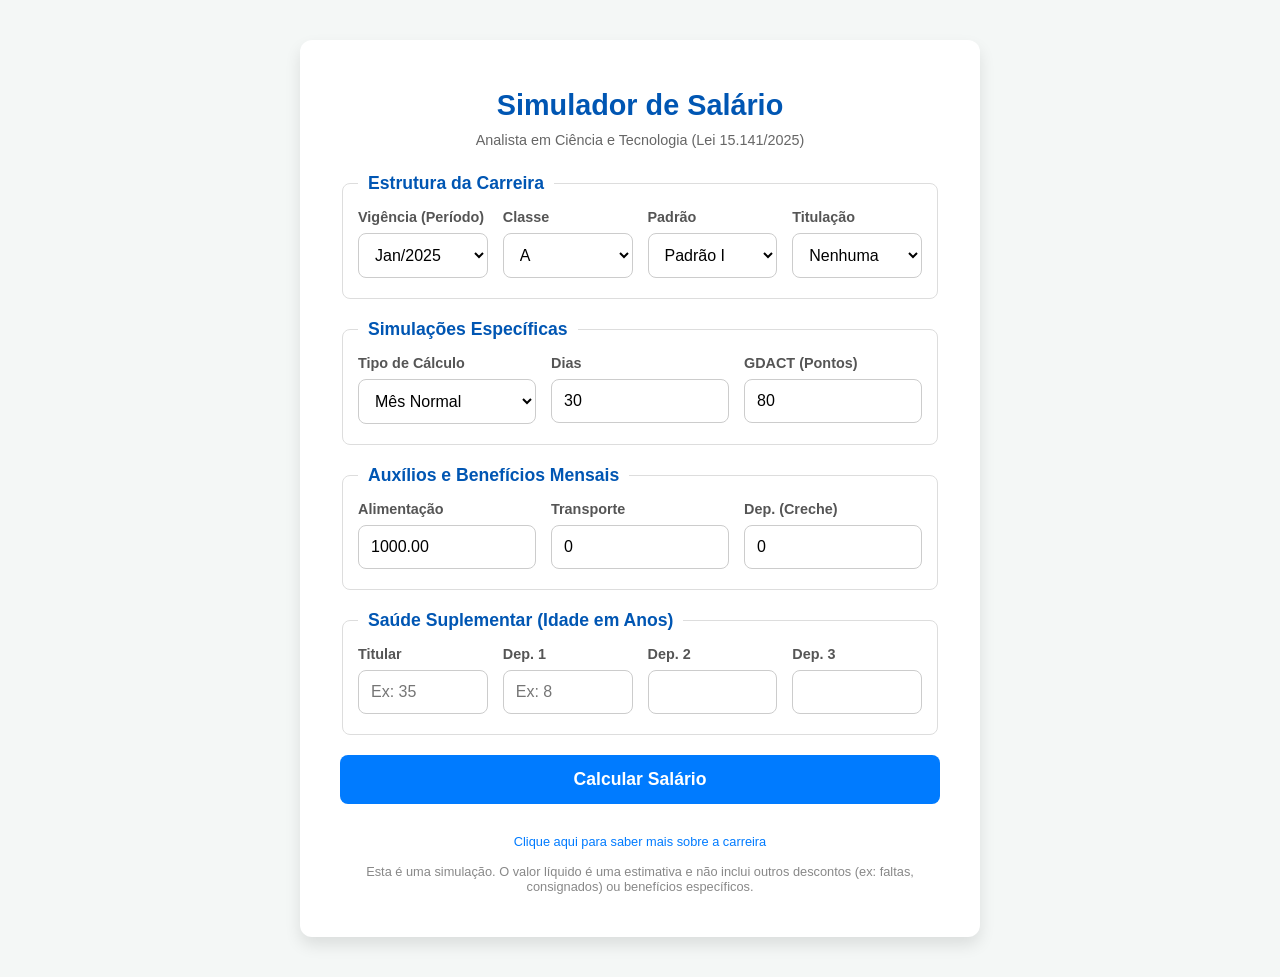
==== index.html @ f3e69479 "Add files via upload v1.0" ====
<!DOCTYPE html>
<html lang="pt-BR">
<head>
    <meta charset="UTF-8">
    <meta name="viewport" content="width=device-width, initial-scale=1.0">
    <title>Simulador de Salário - Analista em Ciência e Tecnologia (Lei 15.141/2025)</title>
    <link rel="stylesheet" href="style.css">
</head>
<body>

    <div class="container">
        <h1>Simulador de Salário</h1>
        <p class="subtitle">Analista em Ciência e Tecnologia (Lei 15.141/2025)</p>

        <form id="simulatorForm">
            <fieldset>
                <legend>Estrutura da Carreira</legend>
                <div class="form-row">
                    <div class="form-group">
                        <label for="periodo">Vigência (Período)</label>
                        <select id="periodo">
                            <option value="2025">Jan/2025</option>
                            <option value="2026">Abril/2026</option>
                        </select>
                    </div>
                    <div class="form-group">
                        <label for="classe">Classe</label>
                        <select id="classe">
                            <option value="A">A</option>
                            <option value="B">B</option>
                            <option value="C">C</option>
                            <option value="Especial">Especial</option>
                        </select>
                    </div>
                    <div class="form-group">
                        <label for="padrao">Padrão</label>
                        <select id="padrao"></select>
                    </div>
					<div class="form-group">
                        <label for="titulo">Titulação</label>
                        <select id="titulo">
							<option value="0">Nenhuma</option>
                            <option value="1">Pós/Espec.</option>
                            <option value="2">Mestrado</option>
                            <option value="3">Doutorado</option>
                        </select>
                    </div>
                </div>
            </fieldset>
            
			<fieldset>
                <legend>Simulações Específicas</legend>
                <div class="form-row">
                    <div class="form-group">
                        <label for="simulacaoEspecial">Tipo de Cálculo</label>
						<select id="simulacaoEspecial">
							<option value="mes_normal">Mês Normal</option>
							<option value="mes_fracionado">Mês Fracionado</option>
							<option value="ferias">Incluir 1/3 de Férias</option>
							<option value="decimo_1">13º Salário (1ª Parcela)</option>
							<option value="decimo_2">13º Salário (2ª Parcela)</option>
						</select>
                    </div>
					<div class="form-group">
                        <label for="dias">Dias</label>
						<input type="number" id="dias" value="30" min="1" max="31" readonly="">
                    </div>
                    <div class="form-group">
                        <label for="point">GDACT (Pontos)</label>
						<input type="number" id="point" value="80" min="0" max="100">
                    </div>
                 
                </div>
            </fieldset>

            <fieldset>
                <legend>Auxílios e Benefícios Mensais</legend>
                <div class="form-row">
                    <div class="form-group">
                        <label for="auxAlimentacao">Alimentação</label>
                        <input type="number" id="auxAlimentacao" value="1000.00" step="0.01">
                    </div>
                    <div class="form-group">
                        <label for="auxTransporte">Transporte</label>
                        <input type="number" id="auxTransporte" placeholder="Ex: 350.00" value="0" step="0.01">
                    </div>
                    <div class="form-group">
                        <label for="auxCreche">Dep. (Creche)</label>
                        <input type="number" id="auxCreche" value="0" min="0" max="10">
                    </div>
                </div>
            </fieldset>

            <fieldset>
                <legend>Saúde Suplementar (Idade em Anos)</legend>
                <div class="form-row">
                    <div class="form-group"><label for="idadeTitular">Titular</label><input type="number" id="idadeTitular" placeholder="Ex: 35" min="0"></div>
                    <div class="form-group"><label for="idadeDep1">Dep. 1</label><input type="number" id="idadeDep1" placeholder="Ex: 8" min="0"></div>
                    <div class="form-group"><label for="idadeDep2">Dep. 2</label><input type="number" id="idadeDep2" min="0"></div>
                    <div class="form-group"><label for="idadeDep3">Dep. 3</label><input type="number" id="idadeDep3" min="0"></div>
                </div>
            </fieldset>

            <button type="submit">Calcular Salário</button>
        </form>

        <div id="results" style="display: none;"></div>

        <div class="footer">
             <a href="carreira.html" class="info-link">Clique aqui para saber mais sobre a carreira</a>
            <p>Esta é uma simulação. O valor líquido é uma estimativa e não inclui outros descontos (ex: faltas, consignados) ou benefícios específicos.</p>
        </div>
    </div>

    <script src="script.js"></script>

</body>
</html>
---- style.css ----
body {
    font-family: -apple-system, BlinkMacSystemFont, "Segoe UI", Roboto, Helvetica, Arial, sans-serif;
    background-color: #f4f7f6;
    color: #333;
    display: flex;
    justify-content: center;
    align-items: flex-start;
    min-height: 100vh;
    margin: 0;
    padding: 20px;
}
.container {
    background-color: #ffffff;
    padding: 30px 40px;
    border-radius: 12px;
    box-shadow: 0 8px 16px rgba(0,0,0,0.1);
    width: 100%;
    max-width: 600px;
    margin: 20px 0;
}
h1 {
    color: #0056b3;
    text-align: center;
    font-size: 1.8em;
    margin-bottom: 10px;
}
p.subtitle {
    text-align: center;
    margin-top: 0;
    margin-bottom: 25px;
    color: #666;
    font-size: 0.9em;
}
.form-group { margin-bottom: 20px; }
.form-row { display: flex; gap: 15px; flex-wrap: wrap; }
.form-row .form-group { flex: 1 1 100px; }
fieldset {
    border: 1px solid #ddd;
    border-radius: 8px;
    padding: 15px 15px 0 15px;
    margin-bottom: 20px;
}
legend {
    font-weight: 600;
    color: #0056b3;
    padding: 0 10px;
    font-size: 1.1em;
}
label {
    display: block;
    margin-bottom: 8px;
    font-weight: 600;
    color: #555;
    font-size: 0.9em;
}
input, select {
    width: 100%;
    padding: 12px;
    border: 1px solid #ccc;
    border-radius: 8px;
    background-color: #fff;
    font-size: 1em;
    box-sizing: border-box;
}
input[type="number"]::-webkit-outer-spin-button,
input[type="number"]::-webkit-inner-spin-button {
    -webkit-appearance: none;
    margin: 0;
}
input[type="number"] { -moz-appearance: textfield; }
button, .button-link {
    width: 100%;
    padding: 14px;
    background-color: #007bff;
    color: #ffffff;
    border: none;
    border-radius: 8px;
    font-size: 1.1em;
    font-weight: bold;
    cursor: pointer;
    text-align: center;
    text-decoration: none;
    display: inline-block;
    box-sizing: border-box;
    transition: background-color 0.3s;
}
button:hover, .button-link:hover { background-color: #0056b3; }
#results { margin-top: 30px; padding-top: 20px; border-top: 1px solid #eee; }
#results h2 { text-align: center; color: #333; margin-bottom: 20px; }
.result-item { display: flex; justify-content: space-between; padding: 10px 5px; border-bottom: 1px solid #f0f0f0; font-size: 1.05em; }
.result-item:last-child { border-bottom: none; }
.result-item span { font-weight: 500; }
.result-item span.label { color: #555; }
.result-item span.value.positive { color: #28a745; }
.result-item span.value.negative { color: #dc3545; }
.result-item#net-salary-item { font-size: 1.2em; font-weight: bold; background-color: #e7f3ff; padding: 15px; margin-top: 10px; border-radius: 8px; }
.result-item#net-salary-item span.value { color: #0056b3; }
.faq-section { margin-top: 20px; }
.faq-section h2 { text-align: center; color: #333; margin-bottom: 25px; }
.faq-section details { background-color: #f9f9f9; border: 1px solid #ddd; border-radius: 8px; margin-bottom: 10px; padding: 10px 15px; }
.faq-section details[open] { background-color: #fdfdfd; }
.faq-section summary { font-weight: 600; color: #0056b3; cursor: pointer; font-size: 1.05em; }
.faq-section details p, .faq-section details ul { margin-top: 15px; line-height: 1.6; color: #444; }
.faq-section ul { padding-left: 20px; }
.footer { text-align: center; margin-top: 30px; font-size: 0.8em; color: #888; }
.footer p { margin-top: 15px;}
.info-link { font-size: 1em; color: #007bff; text-decoration: none; }
.info-link:hover { text-decoration: underline; }
.button-link { margin-bottom: 30px; }
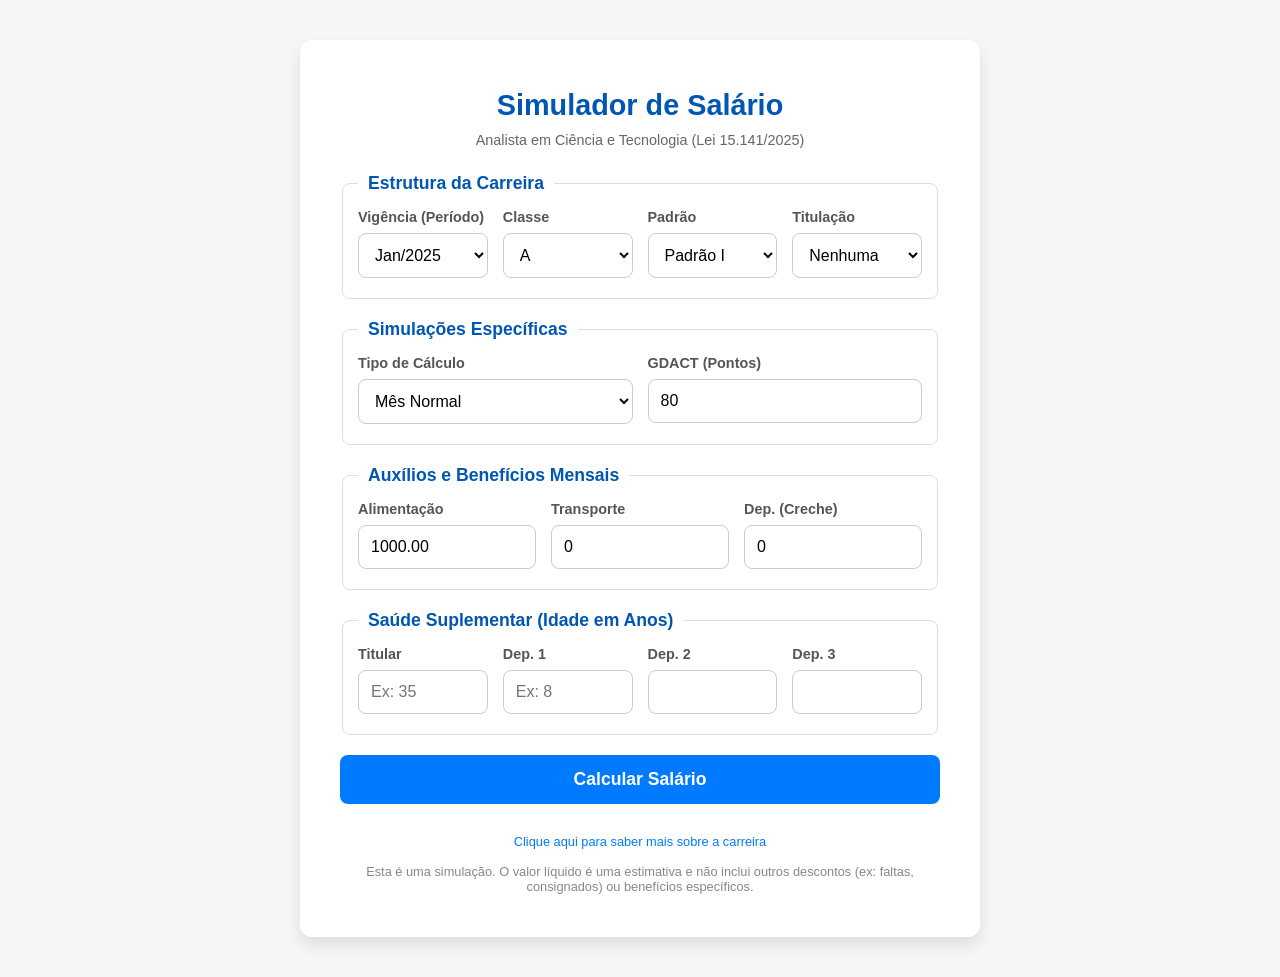
==== commit f6065d9f: "Inserção de Mês Fracionados" ====
--- a/index.html
+++ b/index.html
@@ -63,7 +63,11 @@
                     </div>
 					<div class="form-group">
                         <label for="dias">Dias</label>
-						<input type="number" id="dias" value="30" min="1" max="31" readonly="">
+						<input type="number" id="dias" value="30" min="1" max="31">
+                    </div>
+					<div class="form-group">
+                        <label for="mes">Nº de Dias do Mês</label>
+						<input type="number" id="mes" value="30" min="28" max="31">
                     </div>
                     <div class="form-group">
                         <label for="point">GDACT (Pontos)</label>
@@ -113,6 +117,32 @@
     </div>
 
     <script src="script.js"></script>
+	
+	
+	<script>
+	document.addEventListener("DOMContentLoaded", function () {
+		const tipoCalculo = document.getElementById("simulacaoEspecial");
+		const diasDiv = document.getElementById("dias").parentElement;
+		const mesDiv = document.getElementById("mes").parentElement;
 
+		// Esconde as divs inicialmente
+		diasDiv.style.display = "none";
+		mesDiv.style.display = "none";
+
+		tipoCalculo.addEventListener("change", function () {
+			if (this.value === "mes_fracionado") {
+				diasDiv.style.display = "block";
+				mesDiv.style.display = "block";
+			} else {
+				diasDiv.style.display = "none";
+				mesDiv.style.display = "none";
+			}
+		});
+	});
+	</script>
+
+
+
+	
 </body>
 </html>
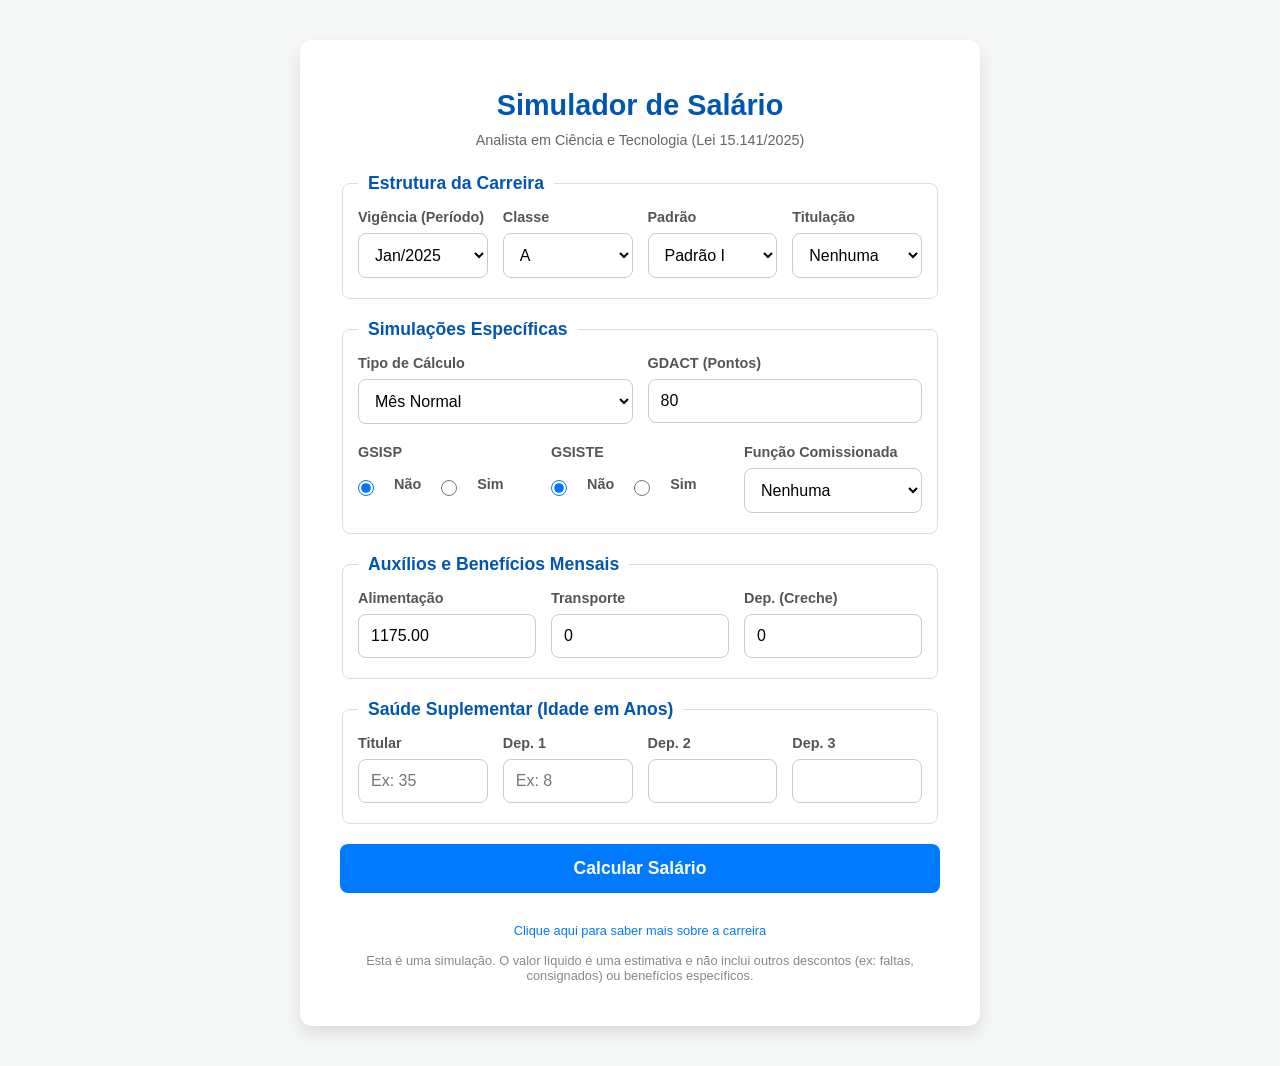
==== commit aeb995be: "Inclusao de GSISP GSISTE e FCE" ====
--- a/index.html
+++ b/index.html
@@ -67,7 +67,11 @@
                     </div>
 					<div class="form-group">
                         <label for="mes">Nº de Dias do Mês</label>
-						<input type="number" id="mes" value="30" min="28" max="31">
+						<input type="number" id="mes" value="30" min="1" max="31">
+                    </div>
+					<div class="form-group">
+                        <label for="mes_trabalhado">Nº de Meses Trabalhados</label>
+						<input type="number" id="mes_trabalhado" value="12" min="1" max="12">
                     </div>
                     <div class="form-group">
                         <label for="point">GDACT (Pontos)</label>
@@ -75,6 +79,35 @@
                     </div>
                  
                 </div>
+				
+				<div class="form-row">
+					<div class="form-group">
+						<label>GSISP</label>
+						<div class="radio">
+						  <input type="radio" id="gsisp_nao" name="gsisp" value="nao" checked>
+						  <label for="gsisp_nao">Não</label>
+
+						  <input type="radio" id="gsisp_sim" name="gsisp" value="sim">
+						  <label for="gsisp_sim">Sim</label>
+						</div>
+					</div>
+					<div class="form-group">
+						<label>GSISTE</label>
+						<div class="radio">
+						  <input type="radio" id="gsiste_nao" name="gsiste" value="nao" checked>
+						  <label for="gsiste_nao">Não</label>
+
+						  <input type="radio" id="gsiste_sim" name="gsiste" value="sim">
+						  <label for="gsiste_sim">Sim</label>
+						</div>
+					</div>
+					<div class="form-group">
+                        <label for="funcaoComissionada">Função Comissionada</label>
+						<select id="funcaoComissionada">
+							<!-- O JS vai inserir as opções aqui -->
+						</select>
+					</div>
+				</div>
             </fieldset>
 
             <fieldset>
@@ -82,7 +115,7 @@
                 <div class="form-row">
                     <div class="form-group">
                         <label for="auxAlimentacao">Alimentação</label>
-                        <input type="number" id="auxAlimentacao" value="1000.00" step="0.01">
+                        <input type="number" id="auxAlimentacao" value="1175.00" step="0.01">
                     </div>
                     <div class="form-group">
                         <label for="auxTransporte">Transporte</label>
@@ -119,30 +152,45 @@
     <script src="script.js"></script>
 	
 	
+	
+	
 	<script>
 	document.addEventListener("DOMContentLoaded", function () {
 		const tipoCalculo = document.getElementById("simulacaoEspecial");
 		const diasDiv = document.getElementById("dias").parentElement;
 		const mesDiv = document.getElementById("mes").parentElement;
+		const mesTrabalhadoDiv = document.getElementById("mes_trabalhado").parentElement;
+		const pointDiv = document.getElementById("point").parentElement;
 
-		// Esconde as divs inicialmente
+		// Esconde todas as divs inicialmente
 		diasDiv.style.display = "none";
 		mesDiv.style.display = "none";
+		mesTrabalhadoDiv.style.display = "none";
+		pointDiv.style.display = "block"; // Assume que "point" aparece por padrão
 
 		tipoCalculo.addEventListener("change", function () {
-			if (this.value === "mes_fracionado") {
-				diasDiv.style.display = "block";
-				mesDiv.style.display = "block";
-			} else {
-				diasDiv.style.display = "none";
-				mesDiv.style.display = "none";
-			}
+			const valor = this.value;
+
+			// Mostrar "Dias" e "Nº de Dias do Mês" apenas para "mes_fracionado"
+			const isFracionado = valor === "mes_fracionado";
+			diasDiv.style.display = isFracionado ? "block" : "none";
+			mesDiv.style.display = isFracionado ? "block" : "none";
+
+			// Mostrar "mes_trabalhado" apenas para "ferias", "decimo_1" e "decimo_2"
+			const mostrarMesTrabalhado = ["ferias", "decimo_1", "decimo_2"].includes(valor);
+			mesTrabalhadoDiv.style.display = mostrarMesTrabalhado ? "block" : "none";
+
+			// Esconder "point" apenas para "decimo_1" e "decimo_2"
+			const esconderPoint = ["decimo_1", "decimo_2"].includes(valor);
+			pointDiv.style.display = esconderPoint ? "none" : "block";
 		});
 	});
 	</script>
 
 
 
+
+
 	
 </body>
 </html>
--- a/style.css
+++ b/style.css
@@ -84,6 +84,32 @@
     box-sizing: border-box;
     transition: background-color 0.3s;
 }
+
+/* CSS corrigido */
+.radio {
+  display: flex;
+  gap: 20px;
+  align-items: center;
+  padding-top: 8px;
+}
+
+.radio label {
+  display: flex;
+  align-items: center;
+  gap: 8px;
+  cursor: pointer;
+  font-weight: 600;
+  color: #555;
+}
+
+/* Opcional: aumenta a área clicável do rádio e ajusta tamanho */
+.radio input[type="radio"] {
+  width: 16px;
+  height: 16px;
+  margin: 0;
+}
+
+
 button:hover, .button-link:hover { background-color: #0056b3; }
 #results { margin-top: 30px; padding-top: 20px; border-top: 1px solid #eee; }
 #results h2 { text-align: center; color: #333; margin-bottom: 20px; }
@@ -95,6 +121,8 @@
 .result-item span.value.negative { color: #dc3545; }
 .result-item#net-salary-item { font-size: 1.2em; font-weight: bold; background-color: #e7f3ff; padding: 15px; margin-top: 10px; border-radius: 8px; }
 .result-item#net-salary-item span.value { color: #0056b3; }
+.result-item#net-salaryB-item { font-size: 1.2em; font-weight: bold; background-color: #f7f0c4; padding: 15px; margin-top: 10px; border-radius: 8px; }
+.result-item#net-salaryB-item span.value { color: #000; }
 .faq-section { margin-top: 20px; }
 .faq-section h2 { text-align: center; color: #333; margin-bottom: 25px; }
 .faq-section details { background-color: #f9f9f9; border: 1px solid #ddd; border-radius: 8px; margin-bottom: 10px; padding: 10px 15px; }
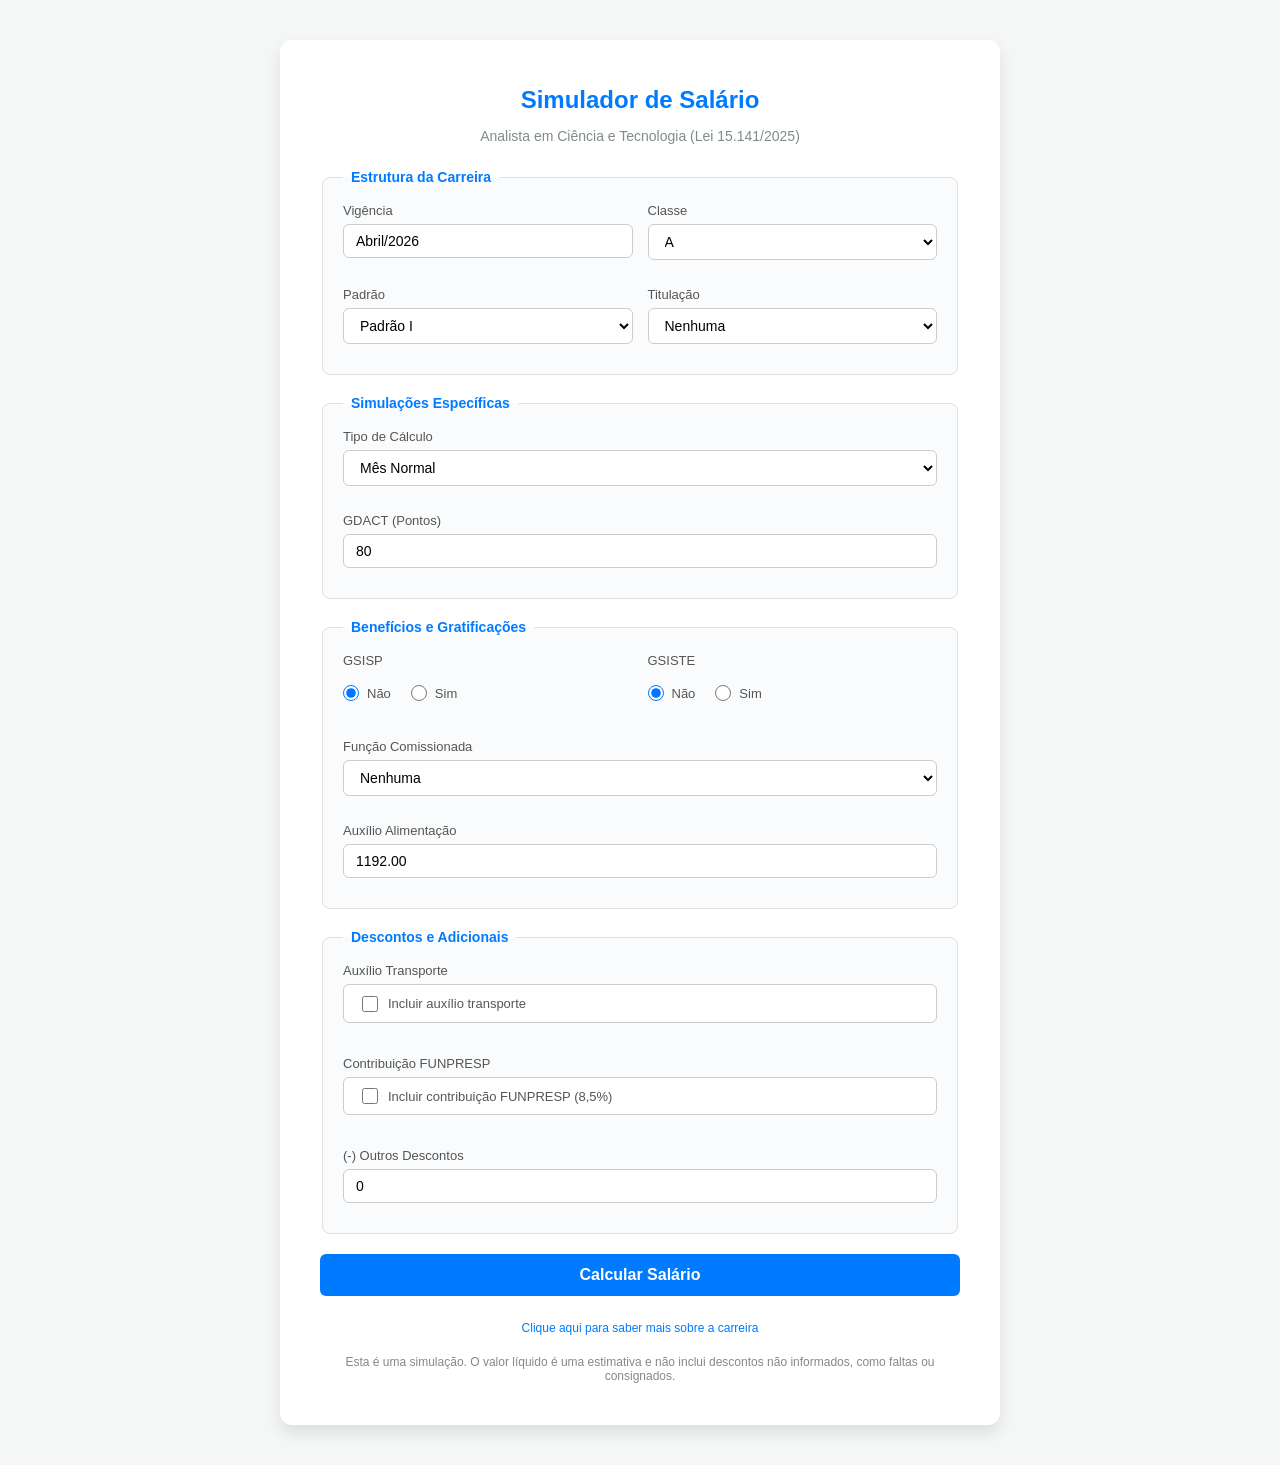
==== commit 361a886a: "Alteração do Index para nova versão do simulador" ====
--- a/index.html
+++ b/index.html
@@ -13,131 +13,74 @@
         <p class="subtitle">Analista em Ciência e Tecnologia (Lei 15.141/2025)</p>
 
         <form id="simulatorForm">
-            <fieldset>
-                <legend>Estrutura da Carreira</legend>
-                <div class="form-row">
-                    <div class="form-group">
-                        <label for="periodo">Vigência (Período)</label>
-                        <select id="periodo">
-                            <option value="2025">Jan/2025</option>
-                            <option value="2026">Abril/2026</option>
-                        </select>
-                    </div>
-                    <div class="form-group">
-                        <label for="classe">Classe</label>
-                        <select id="classe">
-                            <option value="A">A</option>
-                            <option value="B">B</option>
-                            <option value="C">C</option>
-                            <option value="Especial">Especial</option>
-                        </select>
-                    </div>
-                    <div class="form-group">
-                        <label for="padrao">Padrão</label>
-                        <select id="padrao"></select>
-                    </div>
-					<div class="form-group">
-                        <label for="titulo">Titulação</label>
-                        <select id="titulo">
-							<option value="0">Nenhuma</option>
-                            <option value="1">Pós/Espec.</option>
-                            <option value="2">Mestrado</option>
-                            <option value="3">Doutorado</option>
-                        </select>
+            <fieldset><legend>Estrutura da Carreira</legend><div class="form-row">
+                <div class="form-group"><label>Vigência</label><input type="text" value="Abril/2026" readonly></div>
+                <div class="form-group"><label for="classe">Classe</label><select id="classe"><option value="A">A</option><option value="B">B</option><option value="C">C</option><option value="Especial">Especial</option></select></div>
+                <div class="form-group"><label for="padrao">Padrão</label><select id="padrao"></select></div>
+                <div class="form-group"><label for="titulo">Titulação</label><select id="titulo"><option value="0">Nenhuma</option><option value="1">Pós/Espec.</option><option value="2">Mestrado</option><option value="3">Doutorado</option></select></div>
+            </div></fieldset>
+            
+            <fieldset><legend>Simulações Específicas</legend><div class="form-row">
+                <div class="form-group" style="flex-basis: 100%;"><label for="simulacaoEspecial">Tipo de Cálculo</label><select id="simulacaoEspecial"><option value="mes_normal">Mês Normal</option><option value="ferias">Incluir 1/3 de Férias</option><option value="decimo_1">13º Salário (1ª Parcela)</option><option value="decimo_2">13º Salário (2ª Parcela)</option></select></div>
+                <div class="form-group" id="diasGroup"><label for="dias">Dias</label><input type="number" id="dias" value="30" min="1" max="31"></div>
+                <div class="form-group" id="mesGroup"><label for="mes">Nº de Dias do Mês</label><input type="number" id="mes" value="30" min="1" max="31"></div>
+                <div class="form-group" id="mesTrabalhadoGroup" style="flex-basis: 100%;"><label for="mes_trabalhado">Meses trabalhados (13º/férias)</label><input type="number" id="mes_trabalhado" value="12" min="0" max="12"></div>
+                
+                <!-- Pergunta da 1ª Parcela do 13º -->
+                <div class="form-group" id="incluirGrat13Group" style="display: none; flex-basis: 100%;">
+                    <label>Haverão parcelas de GSISP/GSISTE/FCE inclusas na 1ª parcela do 13º?</label>
+                    <div class="radio">
+                        <label><input type="radio" name="incluirGrat13_1" value="nao" checked> Não</label>
+                        <label><input type="radio" name="incluirGrat13_1" value="sim"> Sim</label>
                     </div>
                 </div>
-            </fieldset>
-            
-			<fieldset>
-                <legend>Simulações Específicas</legend>
-                <div class="form-row">
-                    <div class="form-group">
-                        <label for="simulacaoEspecial">Tipo de Cálculo</label>
-						<select id="simulacaoEspecial">
-							<option value="mes_normal">Mês Normal</option>
-							<option value="mes_fracionado">Mês Fracionado</option>
-							<option value="ferias">Incluir 1/3 de Férias</option>
-							<option value="decimo_1">13º Salário (1ª Parcela)</option>
-							<option value="decimo_2">13º Salário (2ª Parcela)</option>
-						</select>
-                    </div>
-					<div class="form-group">
-                        <label for="dias">Dias</label>
-						<input type="number" id="dias" value="30" min="1" max="31">
-                    </div>
-					<div class="form-group">
-                        <label for="mes">Nº de Dias do Mês</label>
-						<input type="number" id="mes" value="30" min="1" max="31">
-                    </div>
-					<div class="form-group">
-                        <label for="mes_trabalhado">Nº de Meses Trabalhados</label>
-						<input type="number" id="mes_trabalhado" value="12" min="1" max="12">
-                    </div>
-                    <div class="form-group">
-                        <label for="point">GDACT (Pontos)</label>
-						<input type="number" id="point" value="80" min="0" max="100">
-                    </div>
-                 
+                <div class="form-group" id="quantosMesesGrat13_1Group" style="display: none; flex-basis: 100%;">
+                    <label for="quantos_meses_grat13_1">Quantos meses?</label>
+                    <input type="number" id="quantos_meses_grat13_1" value="12" min="1" max="12">
                 </div>
-				
-				<div class="form-row">
-					<div class="form-group">
-						<label>GSISP</label>
-						<div class="radio">
-						  <input type="radio" id="gsisp_nao" name="gsisp" value="nao" checked>
-						  <label for="gsisp_nao">Não</label>
 
-						  <input type="radio" id="gsisp_sim" name="gsisp" value="sim">
-						  <label for="gsisp_sim">Sim</label>
-						</div>
-					</div>
-					<div class="form-group">
-						<label>GSISTE</label>
-						<div class="radio">
-						  <input type="radio" id="gsiste_nao" name="gsiste" value="nao" checked>
-						  <label for="gsiste_nao">Não</label>
-
-						  <input type="radio" id="gsiste_sim" name="gsiste" value="sim">
-						  <label for="gsiste_sim">Sim</label>
-						</div>
-					</div>
-					<div class="form-group">
-                        <label for="funcaoComissionada">Função Comissionada</label>
-						<select id="funcaoComissionada">
-							<!-- O JS vai inserir as opções aqui -->
-						</select>
-					</div>
-				</div>
-            </fieldset>
-
-            <fieldset>
-                <legend>Auxílios e Benefícios Mensais</legend>
-                <div class="form-row">
-                    <div class="form-group">
-                        <label for="auxAlimentacao">Alimentação</label>
-                        <input type="number" id="auxAlimentacao" value="1175.00" step="0.01">
-                    </div>
-                    <div class="form-group">
-                        <label for="auxTransporte">Transporte</label>
-                        <input type="number" id="auxTransporte" placeholder="Ex: 350.00" value="0" step="0.01">
-                    </div>
-                    <div class="form-group">
-                        <label for="auxCreche">Dep. (Creche)</label>
-                        <input type="number" id="auxCreche" value="0" min="0" max="10">
+                <!-- Pergunta da 2ª Parcela do 13º -->
+                <div class="form-group" id="incluirGrat13_2Group" style="display: none; flex-basis: 100%;">
+                    <label>Haverão parcelas de GSISP/GSISTE/FCE inclusas na 2ª parcela do 13º?</label>
+                    <div class="radio">
+                        <label><input type="radio" name="incluirGrat13_2" value="nao" checked> Não</label>
+                        <label><input type="radio" name="incluirGrat13_2" value="sim"> Sim</label>
                     </div>
                 </div>
-            </fieldset>
+                <div class="form-group" id="quantosMesesGrat13_2Group" style="display: none; flex-basis: 100%;">
+                    <label for="quantos_meses_grat13_2">Quantos meses?</label>
+                    <input type="number" id="quantos_meses_grat13_2" value="12" min="1" max="12">
+                </div>
+                
+                <div class="form-group" id="pointGroup" style="flex-basis: 100%;"><label for="point">GDACT (Pontos)</label><input type="number" id="point" value="80" min="0" max="100"></div>
+            </div></fieldset>
 
-            <fieldset>
-                <legend>Saúde Suplementar (Idade em Anos)</legend>
-                <div class="form-row">
-                    <div class="form-group"><label for="idadeTitular">Titular</label><input type="number" id="idadeTitular" placeholder="Ex: 35" min="0"></div>
-                    <div class="form-group"><label for="idadeDep1">Dep. 1</label><input type="number" id="idadeDep1" placeholder="Ex: 8" min="0"></div>
-                    <div class="form-group"><label for="idadeDep2">Dep. 2</label><input type="number" id="idadeDep2" min="0"></div>
-                    <div class="form-group"><label for="idadeDep3">Dep. 3</label><input type="number" id="idadeDep3" min="0"></div>
+            <fieldset><legend>Benefícios e Gratificações</legend><div class="form-row">
+                <div class="form-group"><label>GSISP</label><div class="radio"><label><input type="radio" name="gsisp" value="nao" checked> Não</label><label><input type="radio" name="gsisp" value="sim"> Sim</label></div></div>
+                <div class="form-group"><label>GSISTE</label><div class="radio"><label><input type="radio" name="gsiste" value="nao" checked> Não</label><label><input type="radio" name="gsiste" value="sim"> Sim</label></div></div>
+                <div class="form-group" style="flex-basis: 100%;"><label for="funcaoComissionada">Função Comissionada</label><select id="funcaoComissionada"></select></div>
+                <div class="form-group" style="flex-basis: 100%;"><label for="auxAlimentacao">Auxílio Alimentação</label><input type="number" id="auxAlimentacao" value="1192.00" step="0.01"></div>
+            </div></fieldset>
+
+            <fieldset><legend>Descontos e Adicionais</legend><div class="form-row">
+                <div class="form-group" style="flex-basis: 100%;">
+                    <label>Auxílio Transporte</label>
+                    <label class="toggle-button"><input type="checkbox" id="auxTransporteAtivo"><span>Incluir auxílio transporte</span></label>
                 </div>
-            </fieldset>
-
+                <div class="form-group transporte-campos" id="valorDiarioTransporteGroup" style="display: none;">
+                    <label for="valorDiarioTransporte">Valor diário (ida/volta)</label>
+                    <input type="number" id="valorDiarioTransporte" value="0" min="0" step="0.01" placeholder="Ex.: 11,00">
+                </div>
+                <div class="form-group transporte-campos" id="diasUteisTransporteGroup" style="display: none;">
+                    <label for="diasUteisTransporte">Nº de dias úteis que trabalha no mês</label>
+                    <input type="number" id="diasUteisTransporte" value="22" min="0" max="31">
+                </div>
+                <div class="form-group" style="flex-basis: 100%;">
+                    <label>Contribuição FUNPRESP</label>
+                    <label class="toggle-button"><input type="checkbox" id="funprespAtivo"><span>Incluir contribuição FUNPRESP (8,5%)</span></label>
+                </div>
+                <div class="form-group" style="flex-basis: 100%;"><label for="dedutiveis">(-) Outros Descontos</label><input type="number" id="dedutiveis" value="0" min="0" step="0.01" placeholder="Ex.: 500,00"></div>
+            </div></fieldset>
             <button type="submit">Calcular Salário</button>
         </form>
 
@@ -145,52 +88,76 @@
 
         <div class="footer">
              <a href="carreira.html" class="info-link">Clique aqui para saber mais sobre a carreira</a>
-            <p>Esta é uma simulação. O valor líquido é uma estimativa e não inclui outros descontos (ex: faltas, consignados) ou benefícios específicos.</p>
+            <p>Esta é uma simulação. O valor líquido é uma estimativa e não inclui descontos não informados, como faltas ou consignados.</p>
         </div>
     </div>
 
     <script src="script.js"></script>
-	
-	
-	
-	
-	<script>
-	document.addEventListener("DOMContentLoaded", function () {
-		const tipoCalculo = document.getElementById("simulacaoEspecial");
-		const diasDiv = document.getElementById("dias").parentElement;
-		const mesDiv = document.getElementById("mes").parentElement;
-		const mesTrabalhadoDiv = document.getElementById("mes_trabalhado").parentElement;
-		const pointDiv = document.getElementById("point").parentElement;
+    
+    <script>
+    document.addEventListener("DOMContentLoaded", function () {
+        const tipo = document.getElementById("simulacaoEspecial");
+        const auxTransporteAtivoCheckbox = document.getElementById("auxTransporteAtivo");
+        const valorDiarioGroup = document.getElementById("valorDiarioTransporteGroup");
+        const diasUteisGroup = document.getElementById("diasUteisTransporteGroup");
+        const valorDiarioInput = document.getElementById("valorDiarioTransporte");
 
-		// Esconde todas as divs inicialmente
-		diasDiv.style.display = "none";
-		mesDiv.style.display = "none";
-		mesTrabalhadoDiv.style.display = "none";
-		pointDiv.style.display = "block"; // Assume que "point" aparece por padrão
+        const groups = {
+            dias: document.getElementById("diasGroup"),
+            mes: document.getElementById("mesGroup"),
+            trabalhado: document.getElementById("mesTrabalhadoGroup"),
+            incluirGrat13_1: document.getElementById("incluirGrat13Group"),
+            quantosMesesGrat13_1: document.getElementById("quantosMesesGrat13_1Group"),
+            incluirGrat13_2: document.getElementById("incluirGrat13_2Group"),
+            quantosMesesGrat13_2: document.getElementById("quantosMesesGrat13_2Group"),
+            pontos: document.getElementById("pointGroup")
+        };
 
-		tipoCalculo.addEventListener("change", function () {
-			const valor = this.value;
+        const radiosGrat13_1 = document.querySelectorAll('input[name="incluirGrat13_1"]');
+        const radiosGrat13_2 = document.querySelectorAll('input[name="incluirGrat13_2"]');
 
-			// Mostrar "Dias" e "Nº de Dias do Mês" apenas para "mes_fracionado"
-			const isFracionado = valor === "mes_fracionado";
-			diasDiv.style.display = isFracionado ? "block" : "none";
-			mesDiv.style.display = isFracionado ? "block" : "none";
+        function atualizarTransporteCampos() {
+            if (auxTransporteAtivoCheckbox.checked) {
+                valorDiarioGroup.style.display = "block";
+                diasUteisGroup.style.display = "block";
+                if (valorDiarioInput.value == "0") valorDiarioInput.value = "11.00";
+            } else {
+                valorDiarioGroup.style.display = "none";
+                diasUteisGroup.style.display = "none";
+                valorDiarioInput.value = "0";
+            }
+        }
 
-			// Mostrar "mes_trabalhado" apenas para "ferias", "decimo_1" e "decimo_2"
-			const mostrarMesTrabalhado = ["ferias", "decimo_1", "decimo_2"].includes(valor);
-			mesTrabalhadoDiv.style.display = mostrarMesTrabalhado ? "block" : "none";
+        function atualizarSubcampos() {
+            const v = tipo.value;
+            const incluir1 = document.querySelector('input[name="incluirGrat13_1"]:checked')?.value === "sim";
+            groups.quantosMesesGrat13_1.style.display = (v === "decimo_1" && incluir1) ? "block" : "none";
 
-			// Esconder "point" apenas para "decimo_1" e "decimo_2"
-			const esconderPoint = ["decimo_1", "decimo_2"].includes(valor);
-			pointDiv.style.display = esconderPoint ? "none" : "block";
-		});
-	});
-	</script>
+            const incluir2 = document.querySelector('input[name="incluirGrat13_2"]:checked')?.value === "sim";
+            groups.quantosMesesGrat13_2.style.display = (v === "decimo_2" && incluir2) ? "block" : "none";
+        }
 
+        function atualizarCampos() {
+            const v = tipo.value;
+            groups.dias.style.display = v === "mes_fracionado" ? "block" : "none";
+            groups.mes.style.display = v === "mes_fracionado" ? "block" : "none";
+            groups.trabalhado.style.display = ["ferias", "decimo_1", "decimo_2"].includes(v) ? "flex" : "none";
 
+            groups.incluirGrat13_1.style.display = v === "decimo_1" ? "flex" : "none";
+            groups.incluirGrat13_2.style.display = v === "decimo_2" ? "flex" : "none";
+            
+            atualizarSubcampos();
+            groups.pontos.style.display = "flex";
+        }
 
+        auxTransporteAtivoCheckbox.addEventListener("change", atualizarTransporteCampos);
+        radiosGrat13_1.forEach(r => r.addEventListener("change", atualizarSubcampos));
+        radiosGrat13_2.forEach(r => r.addEventListener("change", atualizarSubcampos));
+        tipo.addEventListener("change", atualizarCampos);
 
-
-	
+        atualizarCampos();
+        atualizarTransporteCampos();
+    });
+    </script>
 </body>
-</html>+</html>
--- a/style.css
+++ b/style.css
@@ -9,71 +9,250 @@
     margin: 0;
     padding: 20px;
 }
+
 .container {
     background-color: #ffffff;
     padding: 30px 40px;
     border-radius: 12px;
     box-shadow: 0 8px 16px rgba(0,0,0,0.1);
     width: 100%;
-    max-width: 600px;
+    max-width: 720px;
     margin: 20px 0;
-}
+    box-sizing: border-box;
+}
+
 h1 {
-    color: #0056b3;
-    text-align: center;
-    font-size: 1.8em;
-    margin-bottom: 10px;
-}
-p.subtitle {
-    text-align: center;
-    margin-top: 0;
+    font-size: 24px;
+    margin-bottom: 5px;
+    color: #007bff;
+    text-align: center;
+}
+
+.subtitle {
+    text-align: center;
+    color: #7f8c8d;
+    font-size: 14px;
     margin-bottom: 25px;
-    color: #666;
-    font-size: 0.9em;
-}
-.form-group { margin-bottom: 20px; }
-.form-row { display: flex; gap: 15px; flex-wrap: wrap; }
-.form-row .form-group { flex: 1 1 100px; }
+}
+
 fieldset {
-    border: 1px solid #ddd;
+    border: 1px solid #e0e0e0;
     border-radius: 8px;
-    padding: 15px 15px 0 15px;
+    padding: 18px 20px;
     margin-bottom: 20px;
-}
+    background-color: #fafbfc;
+}
+
 legend {
     font-weight: 600;
-    color: #0056b3;
-    padding: 0 10px;
-    font-size: 1.1em;
-}
-label {
+    color: #007bff;
+    padding: 0 8px;
+    font-size: 14px;
+}
+
+.form-row {
+    display: flex;
+    flex-wrap: wrap;
+    gap: 15px;
+}
+
+.form-group {
+    flex: 1 1 200px;
+    display: flex;
+    flex-direction: column;
+    margin-bottom: 12px;
+}
+
+.form-group label {
+    font-size: 13px;
+    font-weight: 500;
+    margin-bottom: 6px;
+    color: #555;
     display: block;
+}
+
+.form-group input, .form-group select {
+    padding: 8px 12px;
+    border: 1px solid #ccc;
+    border-radius: 6px;
+    font-size: 14px;
+    background-color: #fff;
+    width: 100%;
+    box-sizing: border-box;
+}
+
+.form-group input:focus, .form-group select:focus {
+    border-color: #007bff;
+    outline: none;
+    box-shadow: 0 0 4px rgba(0,123,255,0.3);
+}
+
+.radio {
+    display: flex;
+    gap: 20px;
+    align-items: center;
+    min-height: 38px;
+}
+
+.radio label {
+    font-weight: normal;
+    margin-bottom: 0;
+    cursor: pointer;
+    display: inline-flex;
+    align-items: center;
+    gap: 8px;
+}
+
+.radio input[type="radio"] {
+    width: 16px;
+    height: 16px;
+    margin: 0;
+    cursor: pointer;
+}
+
+.toggle-button {
+    display: flex;
+    align-items: center;
+    cursor: pointer;
+    font-weight: normal;
+    background: #fff;
+    border: 1px solid #ccc;
+    padding: 10px 14px;
+    border-radius: 6px;
+    width: 100%;
+    box-sizing: border-box;
+}
+
+.toggle-button input[type="checkbox"] {
+    width: 16px;
+    height: 16px;
+    margin-right: 10px;
+    margin-top: 0;
+    margin-bottom: 0;
+    cursor: pointer;
+    flex-shrink: 0;
+    vertical-align: middle;
+}
+
+.toggle-button span {
+    line-height: 1.2;
+    vertical-align: middle;
+}
+
+/* Apenas tag button padrão */
+button {
+    background-color: #007bff;
+    color: white;
+    border: none;
+    padding: 12px;
+    width: 100%;
+    font-size: 16px;
+    font-weight: 600;
+    border-radius: 6px;
+    cursor: pointer;
+    transition: background-color 0.2s;
+    box-sizing: border-box;
+}
+
+button:hover {
+    background-color: #0056b3;
+}
+
+#results {
+    margin-top: 25px;
+    border-top: 2px solid #eee;
+    padding-top: 20px;
+}
+
+#results h2 {
+    font-size: 18px;
+    color: #2c3e50;
+    margin-bottom: 15px;
+    text-align: left;
+}
+
+.result-item {
+    display: flex;
+    justify-content: space-between;
+    padding: 8px 0;
+    border-bottom: 1px solid #f1f1f1;
+    font-size: 14px;
+}
+
+.result-item .label {
+    color: #555;
+}
+
+.result-item .value {
+    font-weight: 600;
+    color: #2c3e50;
+}
+
+.result-item .value.positive {
+    color: #27ae60;
+}
+
+.result-item .value.negative {
+    color: #c0392b;
+}
+
+#net-salary-item {
+    font-size: 16px;
+    background-color: #e8f8f5;
+    padding: 12px;
+    border-radius: 6px;
+    margin-top: 10px;
+    border-bottom: none;
+}
+
+#net-salary-item .value {
+    color: #16a085;
+}
+
+#net-salaryB-item {
+    font-size: 16px;
+    background-color: #fef9e7;
+    padding: 12px;
+    border-radius: 6px;
+    margin-top: 10px;
+    border-bottom: none;
+}
+
+.footer {
+    text-align: center;
+    margin-top: 25px;
+    font-size: 12px;
+    color: #888;
+}
+
+.info-link {
+    display: inline-block;
     margin-bottom: 8px;
-    font-weight: 600;
-    color: #555;
-    font-size: 0.9em;
-}
-input, select {
-    width: 100%;
-    padding: 12px;
-    border: 1px solid #ccc;
-    border-radius: 8px;
-    background-color: #fff;
-    font-size: 1em;
-    box-sizing: border-box;
-}
-input[type="number"]::-webkit-outer-spin-button,
-input[type="number"]::-webkit-inner-spin-button {
-    -webkit-appearance: none;
-    margin: 0;
-}
-input[type="number"] { -moz-appearance: textfield; }
-button, .button-link {
-    width: 100%;
-    padding: 14px;
-    background-color: #007bff;
-    color: #ffffff;
-    border: none;
+    color: #007bff;
+    text-decoration: none;
+    font-weight: 500;
+}
+
+.info-link:hover {
+    text-decoration: underline;
+}
+
+@media (max-width: 600px) {
+    .container {
+        padding: 15px;
+    }
+    .form-group {
+        flex: 1 1 100% !important;
+    }
+}
+
+/* Estilo isolado e prioritário para o botão link de voltar */
+.button-link {
+    width: 100%;
+    padding: 12px;
+    background-color: #ffffff;
+    color: #007bff;
+    border: 2px solid #007bff;
     border-radius: 8px;
     font-size: 1.1em;
     font-weight: bold;
@@ -82,56 +261,10 @@
     text-decoration: none;
     display: inline-block;
     box-sizing: border-box;
-    transition: background-color 0.3s;
-}
-
-/* CSS corrigido */
-.radio {
-  display: flex;
-  gap: 20px;
-  align-items: center;
-  padding-top: 8px;
-}
-
-.radio label {
-  display: flex;
-  align-items: center;
-  gap: 8px;
-  cursor: pointer;
-  font-weight: 600;
-  color: #555;
-}
-
-/* Opcional: aumenta a área clicável do rádio e ajusta tamanho */
-.radio input[type="radio"] {
-  width: 16px;
-  height: 16px;
-  margin: 0;
-}
-
-
-button:hover, .button-link:hover { background-color: #0056b3; }
-#results { margin-top: 30px; padding-top: 20px; border-top: 1px solid #eee; }
-#results h2 { text-align: center; color: #333; margin-bottom: 20px; }
-.result-item { display: flex; justify-content: space-between; padding: 10px 5px; border-bottom: 1px solid #f0f0f0; font-size: 1.05em; }
-.result-item:last-child { border-bottom: none; }
-.result-item span { font-weight: 500; }
-.result-item span.label { color: #555; }
-.result-item span.value.positive { color: #28a745; }
-.result-item span.value.negative { color: #dc3545; }
-.result-item#net-salary-item { font-size: 1.2em; font-weight: bold; background-color: #e7f3ff; padding: 15px; margin-top: 10px; border-radius: 8px; }
-.result-item#net-salary-item span.value { color: #0056b3; }
-.result-item#net-salaryB-item { font-size: 1.2em; font-weight: bold; background-color: #f7f0c4; padding: 15px; margin-top: 10px; border-radius: 8px; }
-.result-item#net-salaryB-item span.value { color: #000; }
-.faq-section { margin-top: 20px; }
-.faq-section h2 { text-align: center; color: #333; margin-bottom: 25px; }
-.faq-section details { background-color: #f9f9f9; border: 1px solid #ddd; border-radius: 8px; margin-bottom: 10px; padding: 10px 15px; }
-.faq-section details[open] { background-color: #fdfdfd; }
-.faq-section summary { font-weight: 600; color: #0056b3; cursor: pointer; font-size: 1.05em; }
-.faq-section details p, .faq-section details ul { margin-top: 15px; line-height: 1.6; color: #444; }
-.faq-section ul { padding-left: 20px; }
-.footer { text-align: center; margin-top: 30px; font-size: 0.8em; color: #888; }
-.footer p { margin-top: 15px;}
-.info-link { font-size: 1em; color: #007bff; text-decoration: none; }
-.info-link:hover { text-decoration: underline; }
-.button-link { margin-bottom: 30px; }+    transition: all 0.3s ease;
+}
+
+.button-link:hover {
+    background-color: #007bff;
+    color: #ffffff;
+}
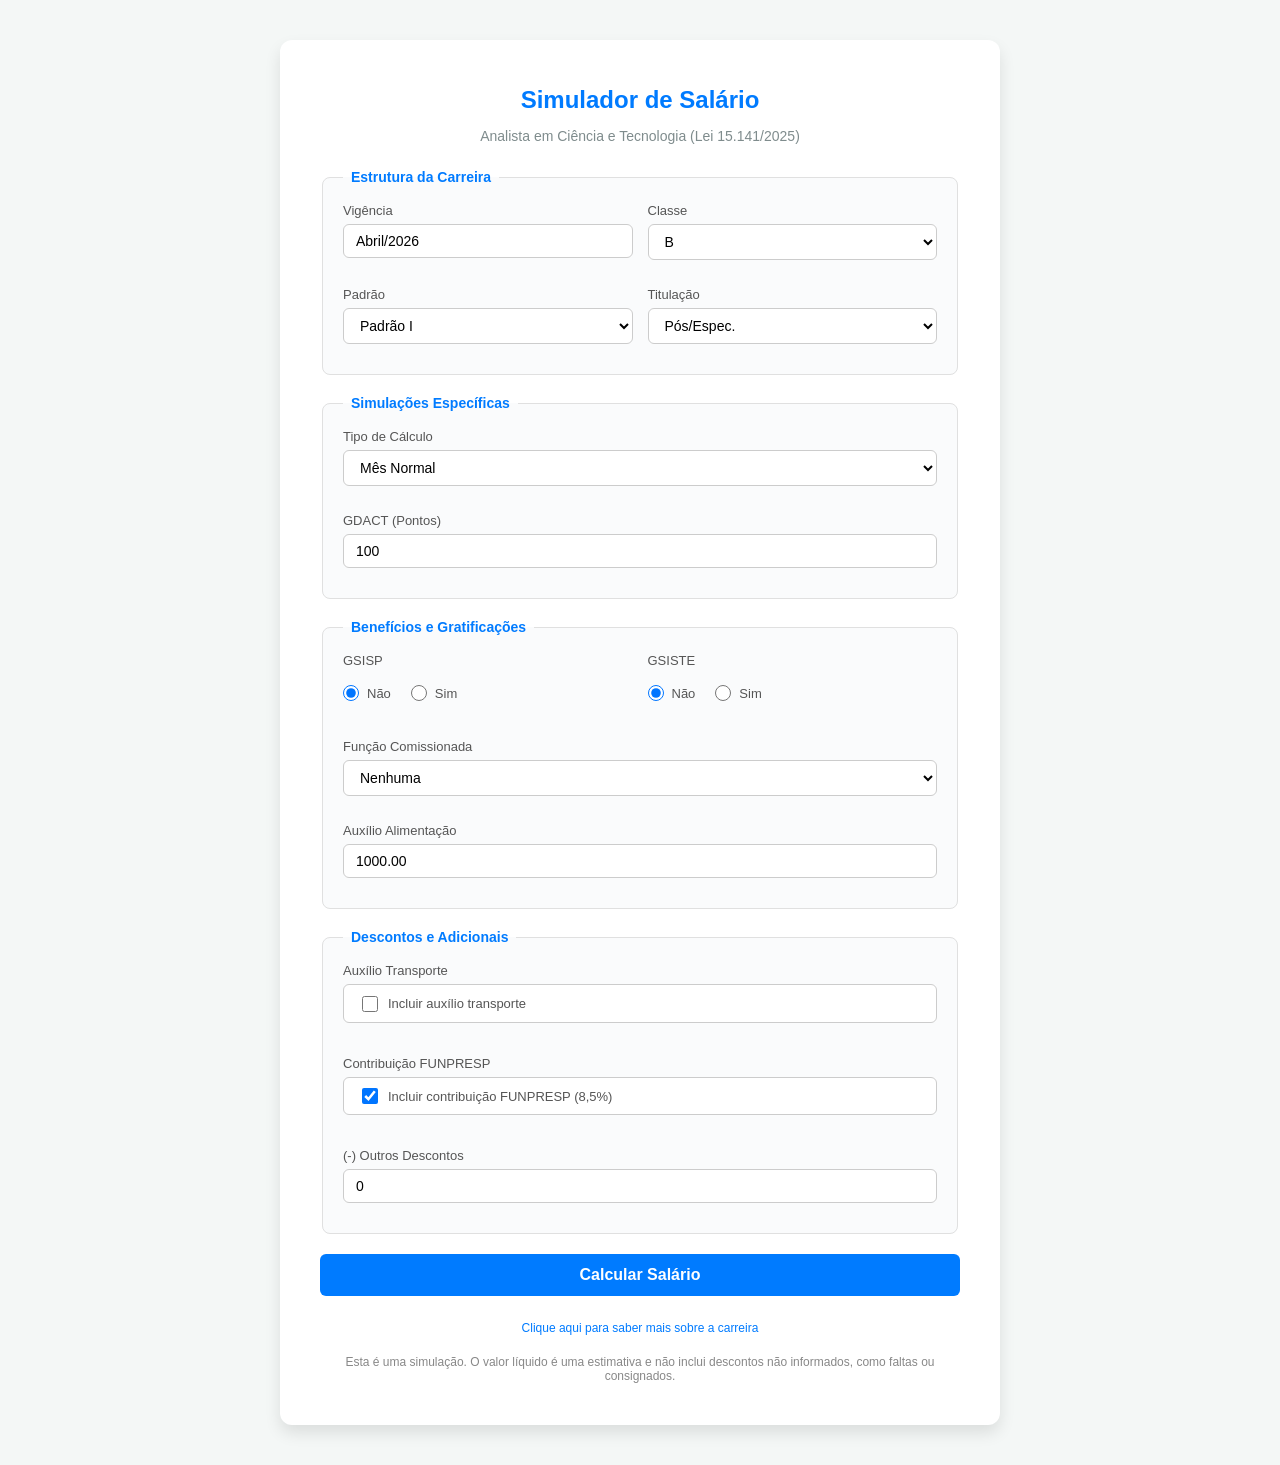
==== commit aed1a7c2: "Alteração do Index para att 13º" ====
--- a/index.html
+++ b/index.html
@@ -15,9 +15,9 @@
         <form id="simulatorForm">
             <fieldset><legend>Estrutura da Carreira</legend><div class="form-row">
                 <div class="form-group"><label>Vigência</label><input type="text" value="Abril/2026" readonly></div>
-                <div class="form-group"><label for="classe">Classe</label><select id="classe"><option value="A">A</option><option value="B">B</option><option value="C">C</option><option value="Especial">Especial</option></select></div>
+                <div class="form-group"><label for="classe">Classe</label><select id="classe"><option value="A">A</option><option value="B" selected>B</option><option value="C">C</option><option value="Especial">Especial</option></select></div>
                 <div class="form-group"><label for="padrao">Padrão</label><select id="padrao"></select></div>
-                <div class="form-group"><label for="titulo">Titulação</label><select id="titulo"><option value="0">Nenhuma</option><option value="1">Pós/Espec.</option><option value="2">Mestrado</option><option value="3">Doutorado</option></select></div>
+                <div class="form-group"><label for="titulo">Titulação</label><select id="titulo"><option value="0">Nenhuma</option><option value="1" selected>Pós/Espec.</option><option value="2">Mestrado</option><option value="3">Doutorado</option></select></div>
             </div></fieldset>
             
             <fieldset><legend>Simulações Específicas</legend><div class="form-row">
@@ -25,7 +25,7 @@
                 <div class="form-group" id="diasGroup"><label for="dias">Dias</label><input type="number" id="dias" value="30" min="1" max="31"></div>
                 <div class="form-group" id="mesGroup"><label for="mes">Nº de Dias do Mês</label><input type="number" id="mes" value="30" min="1" max="31"></div>
                 <div class="form-group" id="mesTrabalhadoGroup" style="flex-basis: 100%;"><label for="mes_trabalhado">Meses trabalhados (13º/férias)</label><input type="number" id="mes_trabalhado" value="12" min="0" max="12"></div>
-                
+
                 <!-- Pergunta da 1ª Parcela do 13º -->
                 <div class="form-group" id="incluirGrat13Group" style="display: none; flex-basis: 100%;">
                     <label>Haverão parcelas de GSISP/GSISTE/FCE inclusas na 1ª parcela do 13º?</label>
@@ -51,15 +51,26 @@
                     <label for="quantos_meses_grat13_2">Quantos meses?</label>
                     <input type="number" id="quantos_meses_grat13_2" value="12" min="1" max="12">
                 </div>
+
+                <!-- Valor da 1ª Parcela já paga (Exclusivo 2ª Parcela do 13º) -->
+                <div class="form-group" id="primeiraParcelaPagaGroup" style="display: none; flex-basis: 100%; background: #f8f9fa; padding: 12px; border-radius: 4px; border: 1px solid #ddd;">
+                    <label for="valor_primeira_parcela" style="font-weight: bold;">Valor da 1ª Parcela já paga (R$)</label>
+                    <p style="font-size: 0.85em; color: #666; margin: 4px 0 8px 0;">Informe o valor histórico recebido na 1ª parcela (ex: quando estava em B I). Deixe vazio para calcular automaticamente.</p>
+                    <input type="number" id="valor_primeira_parcela" step="0.01" min="0" placeholder="Ex.: 5752.71" style="margin-bottom: 8px;">
+                    <label class="toggle-button" style="display: flex; align-items: center; gap: 6px; cursor: pointer;">
+                        <input type="checkbox" id="naoRecebiPrimeiraParcela">
+                        <span>Não recebi 1ª parcela (descontar R$ 0,00)</span>
+                    </label>
+                </div>
                 
-                <div class="form-group" id="pointGroup" style="flex-basis: 100%;"><label for="point">GDACT (Pontos)</label><input type="number" id="point" value="80" min="0" max="100"></div>
+                <div class="form-group" id="pointGroup" style="flex-basis: 100%;"><label for="point">GDACT (Pontos)</label><input type="number" id="point" value="100" min="0" max="100" step="0.01"></div>
             </div></fieldset>
 
             <fieldset><legend>Benefícios e Gratificações</legend><div class="form-row">
                 <div class="form-group"><label>GSISP</label><div class="radio"><label><input type="radio" name="gsisp" value="nao" checked> Não</label><label><input type="radio" name="gsisp" value="sim"> Sim</label></div></div>
                 <div class="form-group"><label>GSISTE</label><div class="radio"><label><input type="radio" name="gsiste" value="nao" checked> Não</label><label><input type="radio" name="gsiste" value="sim"> Sim</label></div></div>
                 <div class="form-group" style="flex-basis: 100%;"><label for="funcaoComissionada">Função Comissionada</label><select id="funcaoComissionada"></select></div>
-                <div class="form-group" style="flex-basis: 100%;"><label for="auxAlimentacao">Auxílio Alimentação</label><input type="number" id="auxAlimentacao" value="1192.00" step="0.01"></div>
+                <div class="form-group" style="flex-basis: 100%;"><label for="auxAlimentacao">Auxílio Alimentação</label><input type="number" id="auxAlimentacao" value="1000.00" step="0.01"></div>
             </div></fieldset>
 
             <fieldset><legend>Descontos e Adicionais</legend><div class="form-row">
@@ -77,7 +88,7 @@
                 </div>
                 <div class="form-group" style="flex-basis: 100%;">
                     <label>Contribuição FUNPRESP</label>
-                    <label class="toggle-button"><input type="checkbox" id="funprespAtivo"><span>Incluir contribuição FUNPRESP (8,5%)</span></label>
+                    <label class="toggle-button"><input type="checkbox" id="funprespAtivo" checked><span>Incluir contribuição FUNPRESP (8,5%)</span></label>
                 </div>
                 <div class="form-group" style="flex-basis: 100%;"><label for="dedutiveis">(-) Outros Descontos</label><input type="number" id="dedutiveis" value="0" min="0" step="0.01" placeholder="Ex.: 500,00"></div>
             </div></fieldset>
@@ -102,19 +113,35 @@
         const diasUteisGroup = document.getElementById("diasUteisTransporteGroup");
         const valorDiarioInput = document.getElementById("valorDiarioTransporte");
 
+        const naoRecebiCheckbox = document.getElementById("naoRecebiPrimeiraParcela");
+        const valorPrimeiraInput = document.getElementById("valor_primeira_parcela");
+
         const groups = {
             dias: document.getElementById("diasGroup"),
             mes: document.getElementById("mesGroup"),
             trabalhado: document.getElementById("mesTrabalhadoGroup"),
             incluirGrat13_1: document.getElementById("incluirGrat13Group"),
             quantosMesesGrat13_1: document.getElementById("quantosMesesGrat13_1Group"),
-            incluirGrat13_2: document.getElementById("incluirGrat13_2Group"),
+            incluirGrat13_2: document.getElementById("incluirGrat13Group"), // corrigido abaixo
             quantosMesesGrat13_2: document.getElementById("quantosMesesGrat13_2Group"),
+            primeiraParcelaPaga: document.getElementById("primeiraParcelaPagaGroup"),
             pontos: document.getElementById("pointGroup")
         };
+        
+        // Ajuste correto do grupo 2ª parcela
+        groups.incluirGrat13_2 = document.getElementById("incluirGrat13_2Group");
 
         const radiosGrat13_1 = document.querySelectorAll('input[name="incluirGrat13_1"]');
         const radiosGrat13_2 = document.querySelectorAll('input[name="incluirGrat13_2"]');
+
+        naoRecebiCheckbox.addEventListener("change", function () {
+            if (this.checked) {
+                valorPrimeiraInput.value = "";
+                valorPrimeiraInput.disabled = true;
+            } else {
+                valorPrimeiraInput.disabled = false;
+            }
+        });
 
         function atualizarTransporteCampos() {
             if (auxTransporteAtivoCheckbox.checked) {
@@ -131,20 +158,21 @@
         function atualizarSubcampos() {
             const v = tipo.value;
             const incluir1 = document.querySelector('input[name="incluirGrat13_1"]:checked')?.value === "sim";
-            groups.quantosMesesGrat13_1.style.display = (v === "decimo_1" && incluir1) ? "block" : "none";
+            groups.quantosMesesGrat13_1.style.display = (v === "decimo_1" && incluir1) ? "flex" : "none";
 
             const incluir2 = document.querySelector('input[name="incluirGrat13_2"]:checked')?.value === "sim";
-            groups.quantosMesesGrat13_2.style.display = (v === "decimo_2" && incluir2) ? "block" : "none";
+            groups.quantosMesesGrat13_2.style.display = (v === "decimo_2" && incluir2) ? "flex" : "none";
         }
 
         function atualizarCampos() {
             const v = tipo.value;
-            groups.dias.style.display = v === "mes_fracionado" ? "block" : "none";
-            groups.mes.style.display = v === "mes_fracionado" ? "block" : "none";
+            groups.dias.style.display = v === "mes_fracionado" ? "flex" : "none";
+            groups.mes.style.display = v === "mes_fracionado" ? "flex" : "none";
             groups.trabalhado.style.display = ["ferias", "decimo_1", "decimo_2"].includes(v) ? "flex" : "none";
 
             groups.incluirGrat13_1.style.display = v === "decimo_1" ? "flex" : "none";
             groups.incluirGrat13_2.style.display = v === "decimo_2" ? "flex" : "none";
+            groups.primeiraParcelaPaga.style.display = v === "decimo_2" ? "flex" : "none";
             
             atualizarSubcampos();
             groups.pontos.style.display = "flex";
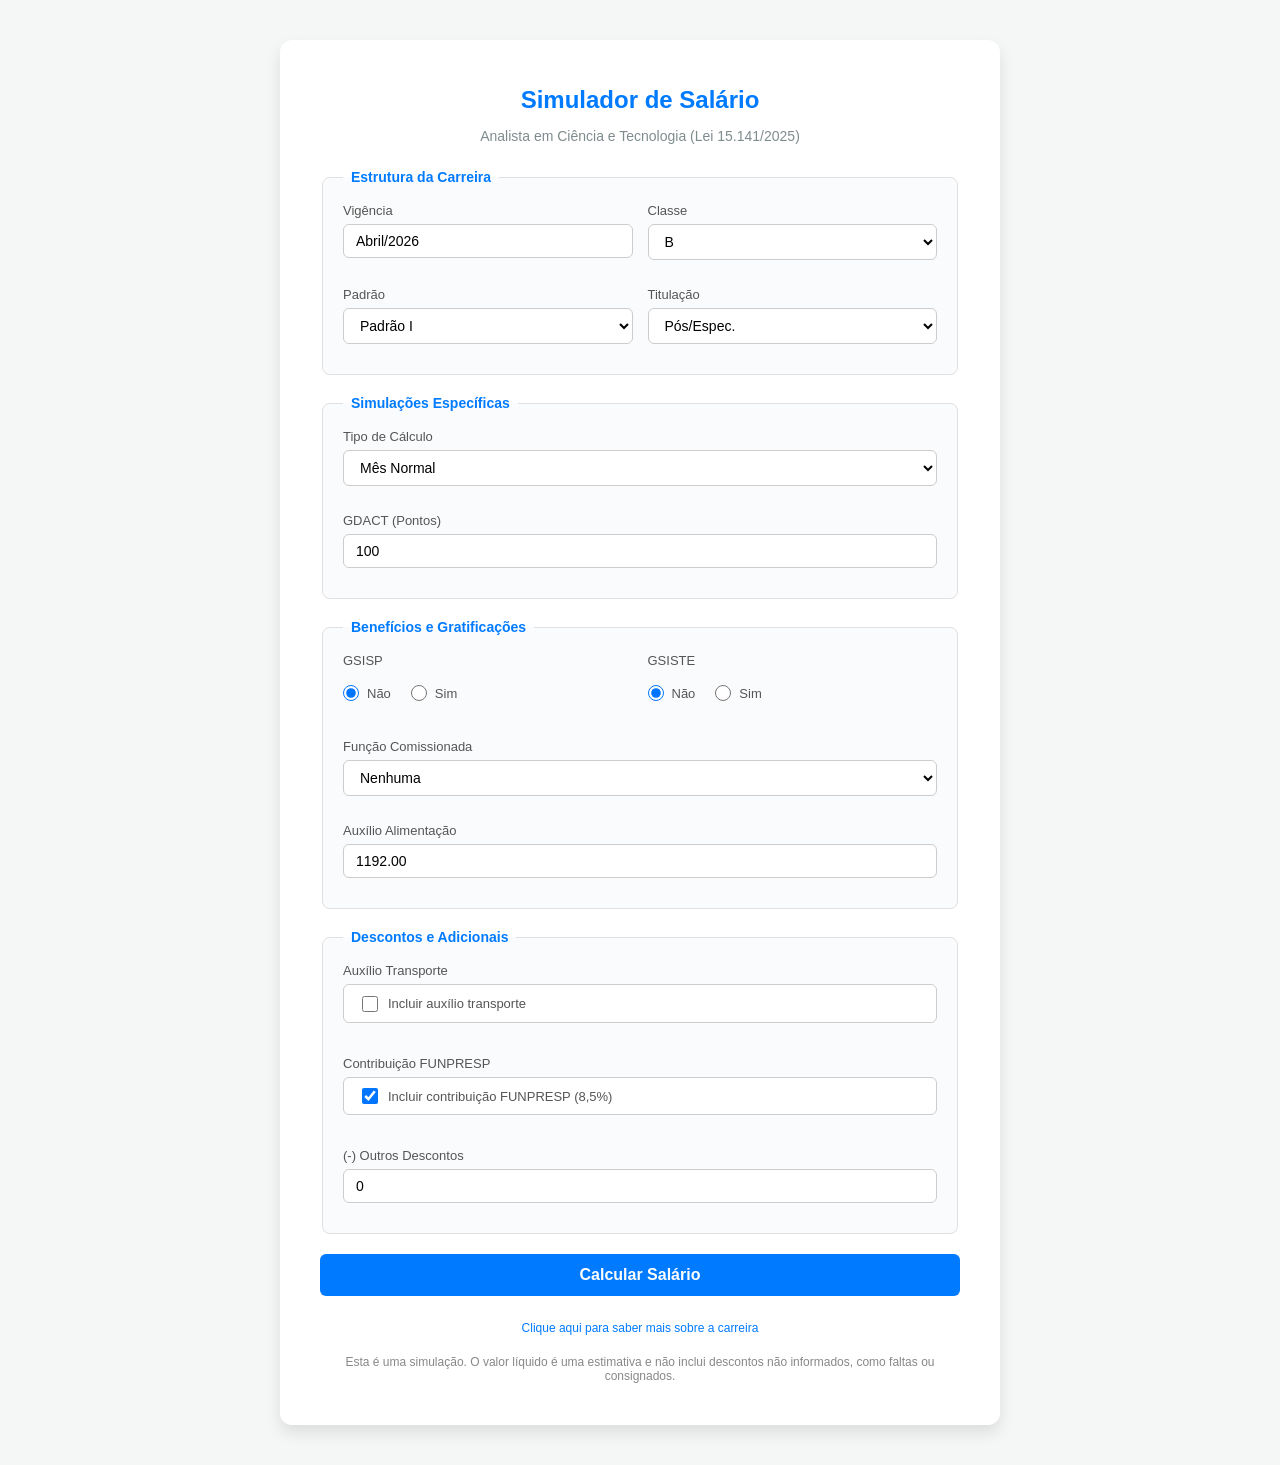
==== commit ad923f64: "Alteração Index att. 13º" ====
--- a/index.html
+++ b/index.html
@@ -70,7 +70,7 @@
                 <div class="form-group"><label>GSISP</label><div class="radio"><label><input type="radio" name="gsisp" value="nao" checked> Não</label><label><input type="radio" name="gsisp" value="sim"> Sim</label></div></div>
                 <div class="form-group"><label>GSISTE</label><div class="radio"><label><input type="radio" name="gsiste" value="nao" checked> Não</label><label><input type="radio" name="gsiste" value="sim"> Sim</label></div></div>
                 <div class="form-group" style="flex-basis: 100%;"><label for="funcaoComissionada">Função Comissionada</label><select id="funcaoComissionada"></select></div>
-                <div class="form-group" style="flex-basis: 100%;"><label for="auxAlimentacao">Auxílio Alimentação</label><input type="number" id="auxAlimentacao" value="1000.00" step="0.01"></div>
+                <div class="form-group" style="flex-basis: 100%;"><label for="auxAlimentacao">Auxílio Alimentação</label><input type="number" id="auxAlimentacao" value="1192.00" step="0.01"></div>
             </div></fieldset>
 
             <fieldset><legend>Descontos e Adicionais</legend><div class="form-row">
